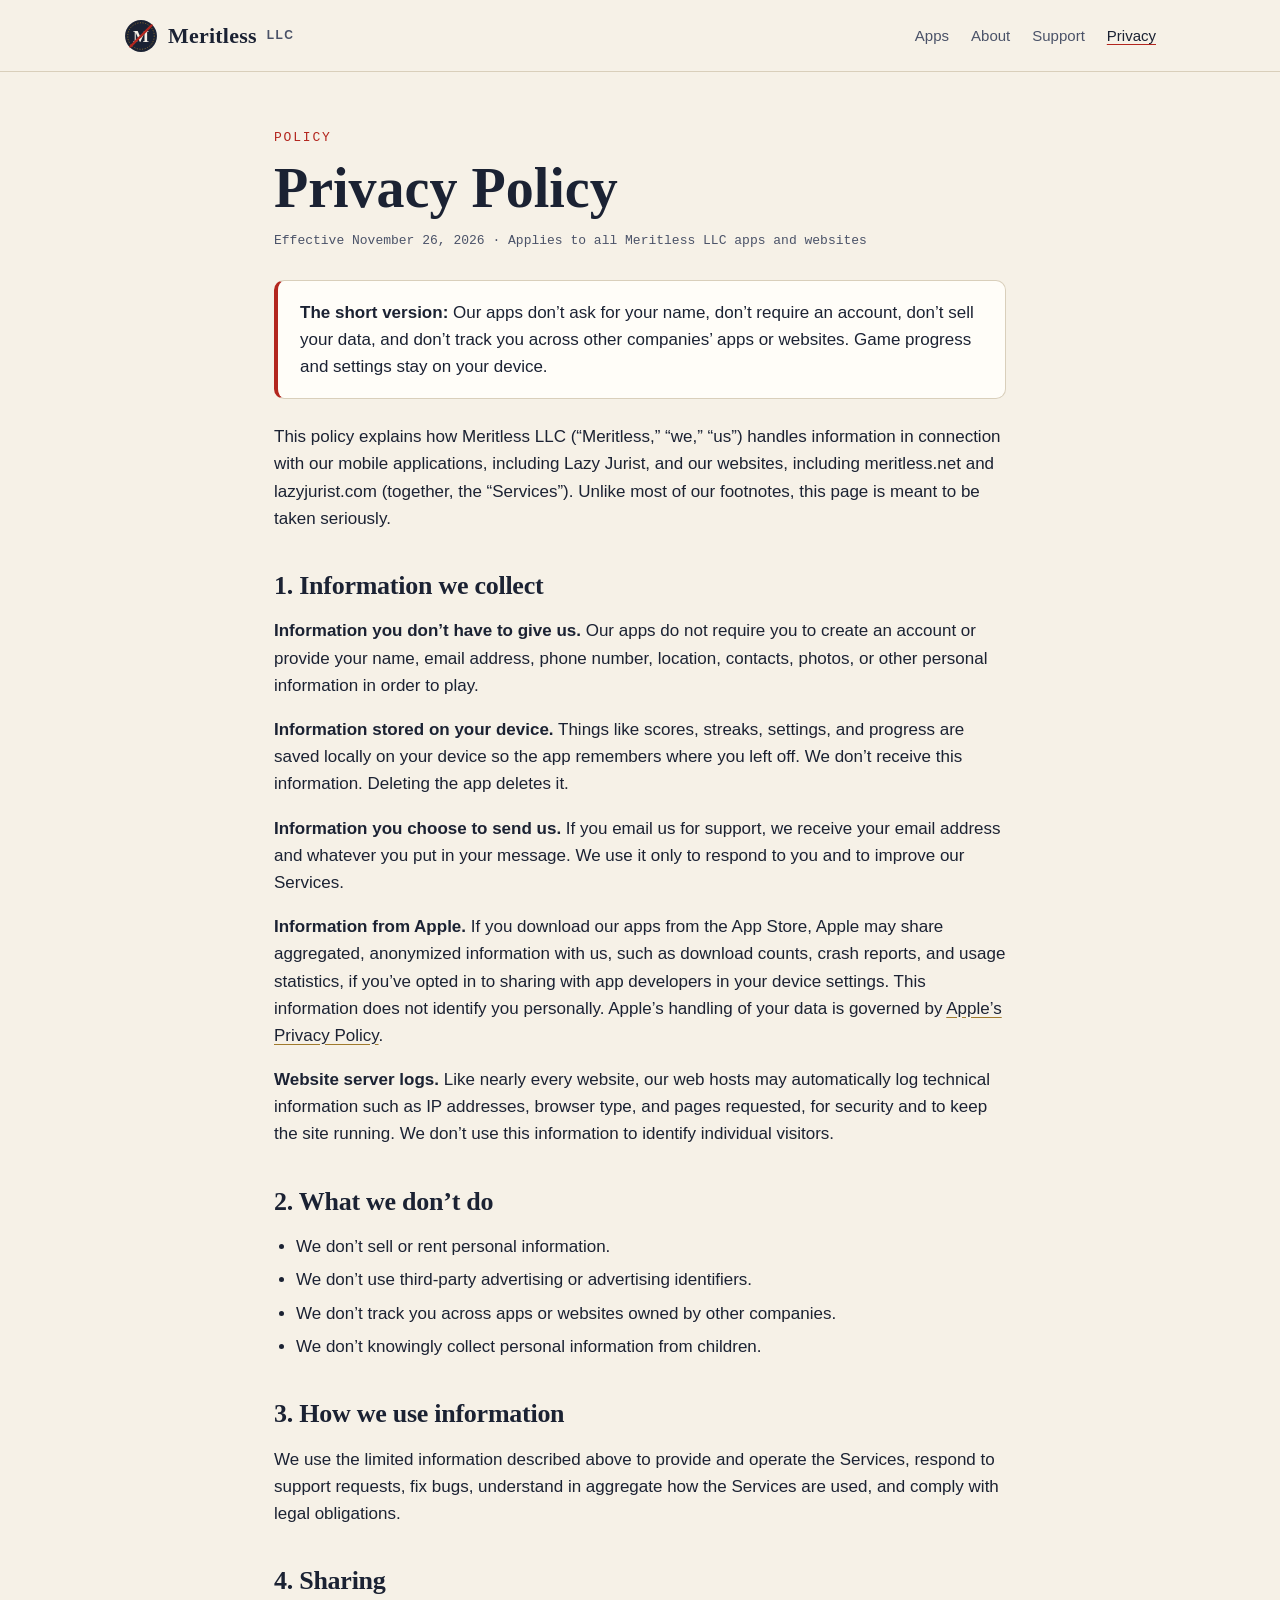
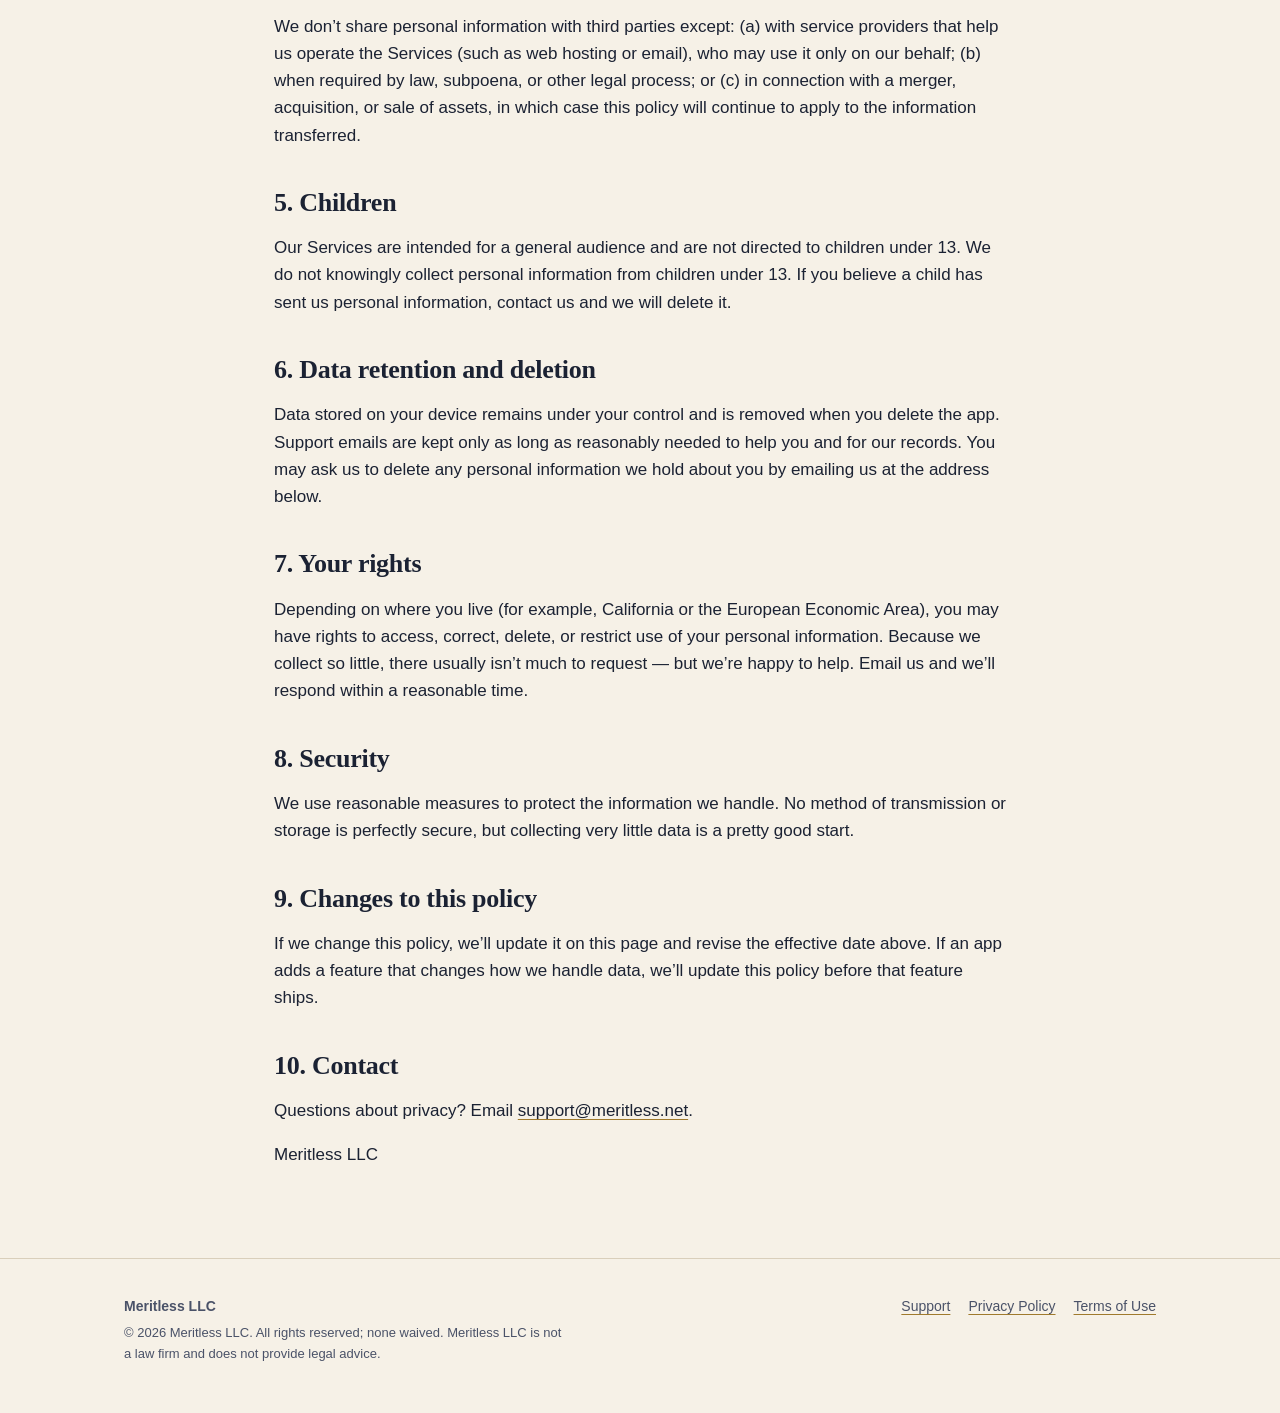
==== privacy.html @ 22e67dcd "Initial Meritless LLC website Home, support, privacy policy, and terms pages; GitHub Pages CNAME for" ====
<!doctype html>
<html lang="en">
<head>
  <meta charset="utf-8">
  <meta name="viewport" content="width=device-width, initial-scale=1">
  <title>Privacy Policy — Meritless LLC</title>
  <meta name="description" content="Privacy policy for Meritless LLC apps and websites, including Lazy Jurist.">
  <link rel="icon" href="favicon.svg" type="image/svg+xml">
  <link rel="stylesheet" href="styles.css">
</head>
<body>

<header class="site-header">
  <div class="wrap">
    <a class="brand" href="index.html" aria-label="Meritless LLC home">
      <img src="favicon.svg" alt="" width="34" height="34">
      Meritless <small>LLC</small>
    </a>
    <nav aria-label="Main">
      <ul>
        <li><a href="index.html#apps">Apps</a></li>
        <li><a href="index.html#about">About</a></li>
        <li><a href="support.html">Support</a></li>
        <li><a href="privacy.html" aria-current="page">Privacy</a></li>
      </ul>
    </nav>
  </div>
</header>

<main class="doc">
  <div class="wrap">
    <p class="eyebrow">Policy</p>
    <h1>Privacy Policy</h1>
    <p class="meta">Effective November 26, 2026 · Applies to all Meritless LLC apps and websites</p>

    <div class="plain">
      <p><strong>The short version:</strong> Our apps don’t ask for your name, don’t require an account, don’t sell your data, and don’t track you across other companies’ apps or websites. Game progress and settings stay on your device.</p>
    </div>

    <p>This policy explains how Meritless LLC (“Meritless,” “we,” “us”) handles information in connection with our mobile applications, including Lazy Jurist, and our websites, including meritless.net and lazyjurist.com (together, the “Services”). Unlike most of our footnotes, this page is meant to be taken seriously.</p>

    <h2>1. Information we collect</h2>
    <p><strong>Information you don’t have to give us.</strong> Our apps do not require you to create an account or provide your name, email address, phone number, location, contacts, photos, or other personal information in order to play.</p>
    <p><strong>Information stored on your device.</strong> Things like scores, streaks, settings, and progress are saved locally on your device so the app remembers where you left off. We don’t receive this information. Deleting the app deletes it.</p>
    <p><strong>Information you choose to send us.</strong> If you email us for support, we receive your email address and whatever you put in your message. We use it only to respond to you and to improve our Services.</p>
    <p><strong>Information from Apple.</strong> If you download our apps from the App Store, Apple may share aggregated, anonymized information with us, such as download counts, crash reports, and usage statistics, if you’ve opted in to sharing with app developers in your device settings. This information does not identify you personally. Apple’s handling of your data is governed by <a href="https://www.apple.com/legal/privacy/" rel="noopener">Apple’s Privacy Policy</a>.</p>
    <p><strong>Website server logs.</strong> Like nearly every website, our web hosts may automatically log technical information such as IP addresses, browser type, and pages requested, for security and to keep the site running. We don’t use this information to identify individual visitors.</p>

    <h2>2. What we don’t do</h2>
    <ul>
      <li>We don’t sell or rent personal information.</li>
      <li>We don’t use third-party advertising or advertising identifiers.</li>
      <li>We don’t track you across apps or websites owned by other companies.</li>
      <li>We don’t knowingly collect personal information from children.</li>
    </ul>

    <h2>3. How we use information</h2>
    <p>We use the limited information described above to provide and operate the Services, respond to support requests, fix bugs, understand in aggregate how the Services are used, and comply with legal obligations.</p>

    <h2>4. Sharing</h2>
    <p>We don’t share personal information with third parties except: (a) with service providers that help us operate the Services (such as web hosting or email), who may use it only on our behalf; (b) when required by law, subpoena, or other legal process; or (c) in connection with a merger, acquisition, or sale of assets, in which case this policy will continue to apply to the information transferred.</p>

    <h2>5. Children</h2>
    <p>Our Services are intended for a general audience and are not directed to children under 13. We do not knowingly collect personal information from children under 13. If you believe a child has sent us personal information, contact us and we will delete it.</p>

    <h2>6. Data retention and deletion</h2>
    <p>Data stored on your device remains under your control and is removed when you delete the app. Support emails are kept only as long as reasonably needed to help you and for our records. You may ask us to delete any personal information we hold about you by emailing us at the address below.</p>

    <h2>7. Your rights</h2>
    <p>Depending on where you live (for example, California or the European Economic Area), you may have rights to access, correct, delete, or restrict use of your personal information. Because we collect so little, there usually isn’t much to request — but we’re happy to help. Email us and we’ll respond within a reasonable time.</p>

    <h2>8. Security</h2>
    <p>We use reasonable measures to protect the information we handle. No method of transmission or storage is perfectly secure, but collecting very little data is a pretty good start.</p>

    <h2>9. Changes to this policy</h2>
    <p>If we change this policy, we’ll update it on this page and revise the effective date above. If an app adds a feature that changes how we handle data, we’ll update this policy before that feature ships.</p>

    <h2>10. Contact</h2>
    <p>Questions about privacy? Email <a href="mailto:support@meritless.net">support@meritless.net</a>.</p>
    <p>Meritless LLC</p>
  </div>
</main>

<footer class="site-footer">
  <div class="wrap">
    <div>
      <strong>Meritless LLC</strong>
      <p class="fine">© 2026 Meritless LLC. All rights reserved; none waived. Meritless LLC is not a law firm and does not provide legal advice.</p>
    </div>
    <ul>
      <li><a href="support.html">Support</a></li>
      <li><a href="privacy.html">Privacy Policy</a></li>
      <li><a href="terms.html">Terms of Use</a></li>
    </ul>
  </div>
</footer>

</body>
</html>
---- styles.css ----
/* Meritless LLC — styles. System fonts only (no third-party requests). */
:root {
  --paper: #f6f1e7;
  --paper-2: #efe7d6;
  --ink: #1b2233;
  --ink-soft: #4a5268;
  --rule: #d9cfbb;
  --red: #b3261e;
  --gold: #a07a2c;
  --serif: "Iowan Old Style", "Palatino Linotype", Palatino, Georgia, "Times New Roman", serif;
  --sans: -apple-system, BlinkMacSystemFont, "Segoe UI", Inter, Roboto, Helvetica, Arial, sans-serif;
  --mono: ui-monospace, "SF Mono", Menlo, Consolas, monospace;
  --wrap: 1080px;
}

* { box-sizing: border-box; }
html { -webkit-text-size-adjust: 100%; }
body {
  margin: 0;
  background: var(--paper);
  color: var(--ink);
  font-family: var(--sans);
  font-size: 17px;
  line-height: 1.6;
}
a { color: var(--ink); text-decoration-color: var(--gold); text-underline-offset: 3px; }
a:hover { color: var(--red); }
img, svg { max-width: 100%; }

.wrap { max-width: var(--wrap); margin: 0 auto; padding: 0 24px; }

/* ---------- Header ---------- */
.site-header { border-bottom: 1px solid var(--rule); }
.site-header .wrap {
  display: flex; align-items: center; justify-content: space-between;
  gap: 16px; padding-top: 18px; padding-bottom: 18px; flex-wrap: wrap;
}
.brand {
  display: flex; align-items: center; gap: 10px;
  font-family: var(--serif); font-size: 22px; font-weight: 700;
  text-decoration: none; letter-spacing: 0.01em;
}
.brand svg { width: 34px; height: 34px; }
.brand small { font-family: var(--sans); font-size: 12px; font-weight: 600; color: var(--ink-soft); letter-spacing: 0.12em; }
nav ul { list-style: none; margin: 0; padding: 0; display: flex; gap: 22px; flex-wrap: wrap; }
nav a { text-decoration: none; font-size: 15px; font-weight: 500; color: var(--ink-soft); }
nav a:hover, nav a[aria-current="page"] { color: var(--ink); text-decoration: underline; text-decoration-color: var(--red); }

/* ---------- Hero ---------- */
.hero { padding: 72px 0 56px; position: relative; overflow: hidden; }
.caption {
  font-family: var(--mono); font-size: 13px; letter-spacing: 0.08em; text-transform: uppercase;
  color: var(--ink-soft); display: flex; gap: 18px; flex-wrap: wrap; margin-bottom: 28px;
}
.caption span + span::before { content: "§"; margin-right: 18px; color: var(--gold); }
.hero h1 {
  font-family: var(--serif); font-weight: 700;
  font-size: clamp(44px, 8vw, 92px); line-height: 1.02; letter-spacing: -0.02em;
  margin: 0 0 24px; max-width: 13ch;
}
.hero h1 sup { font-size: 0.45em; color: var(--red); vertical-align: super; }
.hero .lede { font-size: 20px; max-width: 34em; color: var(--ink-soft); margin: 0 0 32px; }
.footnote { font-size: 14px; color: var(--ink-soft); font-style: italic; max-width: 40em; }
.footnote b { color: var(--red); font-style: normal; }

.stamp {
  position: absolute; right: 4%; top: 64px;
  border: 4px solid var(--red); color: var(--red);
  font-family: var(--mono); font-weight: 800; font-size: 28px; letter-spacing: 0.14em;
  padding: 8px 18px; border-radius: 6px; transform: rotate(-12deg);
  opacity: 0.82; mix-blend-mode: multiply; user-select: none; text-align: center; line-height: 1.15;
}
.stamp small { display: block; font-size: 11px; letter-spacing: 0.2em; font-weight: 600; }
@media (max-width: 820px) { .stamp { position: static; display: inline-block; margin-bottom: 24px; font-size: 20px; } }

.btn {
  display: inline-block; padding: 12px 22px; border-radius: 999px;
  background: var(--ink); color: var(--paper); text-decoration: none; font-weight: 600; font-size: 15px;
  border: 2px solid var(--ink); transition: transform .12s ease, background .12s ease;
}
.btn:hover { background: var(--red); border-color: var(--red); color: #fff; transform: translateY(-1px); }
.btn.ghost { background: transparent; color: var(--ink); }
.btn.ghost:hover { background: var(--ink); color: var(--paper); border-color: var(--ink); }
.actions { display: flex; gap: 12px; flex-wrap: wrap; margin-bottom: 28px; }

/* ---------- Sections ---------- */
section { padding: 64px 0; border-top: 1px solid var(--rule); }
.eyebrow { font-family: var(--mono); font-size: 13px; letter-spacing: 0.14em; text-transform: uppercase; color: var(--red); margin: 0 0 10px; }
h2 { font-family: var(--serif); font-size: clamp(30px, 4.4vw, 44px); line-height: 1.1; margin: 0 0 18px; letter-spacing: -0.01em; }
h3 { font-family: var(--serif); font-size: 24px; margin: 0 0 8px; }

/* Exhibit card */
.exhibit {
  display: grid; grid-template-columns: 1.1fr 0.9fr; gap: 40px; align-items: center;
  background: #fffdf8; border: 1px solid var(--rule); border-radius: 18px; padding: 40px;
  box-shadow: 0 1px 0 var(--rule), 0 24px 48px -32px rgba(27,34,51,.35);
}
@media (max-width: 820px) { .exhibit { grid-template-columns: 1fr; padding: 28px; } }
.tag {
  display: inline-block; font-family: var(--mono); font-size: 12px; letter-spacing: 0.1em; text-transform: uppercase;
  background: var(--paper-2); border: 1px solid var(--rule); border-radius: 4px; padding: 3px 8px; margin: 0 6px 6px 0;
}
.tag.status { background: var(--ink); color: var(--paper); border-color: var(--ink); }

/* Mock motion card */
.motion-demo { position: relative; height: 300px; display: grid; place-items: center; }
.motion-card {
  width: 230px; height: 290px; border-radius: 16px; background: var(--ink); color: var(--paper);
  padding: 22px; display: flex; flex-direction: column; justify-content: space-between;
  box-shadow: 0 20px 40px -18px rgba(27,34,51,.6);
  animation: sway 5s ease-in-out infinite;
}
.motion-card.back { position: absolute; background: var(--paper-2); color: var(--ink); transform: rotate(6deg); animation: none; box-shadow: none; border: 1px solid var(--rule); }
.motion-card .k { font-family: var(--mono); font-size: 11px; letter-spacing: .14em; color: #c9b98f; }
.motion-card .q { font-family: var(--serif); font-size: 19px; line-height: 1.3; }
.motion-card .row { display: flex; justify-content: space-between; font-family: var(--mono); font-size: 12px; font-weight: 700; letter-spacing: .1em; }
.motion-card .deny { color: #ff8a80; } .motion-card .grant { color: #9ee6a8; }
@keyframes sway { 0%,100% { transform: rotate(-3deg) translateX(-6px); } 50% { transform: rotate(3deg) translateX(6px); } }
@media (prefers-reduced-motion: reduce) { .motion-card { animation: none; } }

/* Findings of fact */
.findings { counter-reset: f; list-style: none; padding: 0; margin: 24px 0 0; display: grid; gap: 18px; grid-template-columns: repeat(auto-fit, minmax(260px, 1fr)); }
.findings li { counter-increment: f; border-left: 3px solid var(--gold); padding: 4px 0 4px 18px; }
.findings li::before { content: "¶ " counter(f); display: block; font-family: var(--mono); font-size: 13px; color: var(--gold); margin-bottom: 4px; }
.findings strong { font-family: var(--serif); font-size: 19px; display: block; margin-bottom: 2px; }

/* Docket */
.docket { width: 100%; border-collapse: collapse; margin-top: 20px; font-size: 16px; }
.docket th, .docket td { text-align: left; padding: 14px 12px; border-bottom: 1px solid var(--rule); vertical-align: top; }
.docket th { font-family: var(--mono); font-size: 12px; letter-spacing: .12em; text-transform: uppercase; color: var(--ink-soft); font-weight: 600; }
.docket td:first-child { font-family: var(--mono); color: var(--ink-soft); white-space: nowrap; }
.ruling { font-family: var(--mono); font-weight: 700; font-size: 13px; letter-spacing: .08em; }
.ruling.granted { color: #2e7d32; } .ruling.pending { color: var(--gold); } .ruling.denied { color: var(--red); }
@media (max-width: 600px) { .docket td:first-child, .docket th:first-child { display: none; } }

/* Contact strip */
.bench { background: var(--ink); color: var(--paper); border-top: none; }
.bench h2 { color: var(--paper); }
.bench p { color: #c8cbd6; max-width: 40em; }
.bench a { color: var(--paper); }
.bench .btn { background: var(--paper); color: var(--ink); border-color: var(--paper); }
.bench .btn:hover { background: var(--red); border-color: var(--red); color: #fff; }

/* ---------- Legal / text pages ---------- */
.doc { padding: 56px 0 72px; }
.doc .wrap { max-width: 780px; }
.doc h1 { font-family: var(--serif); font-size: clamp(36px, 6vw, 56px); line-height: 1.05; margin: 0 0 8px; }
.doc h2 { font-size: 26px; margin: 40px 0 10px; }
.doc .meta { font-family: var(--mono); font-size: 13px; color: var(--ink-soft); margin-bottom: 28px; }
.doc .plain {
  background: #fffdf8; border: 1px solid var(--rule); border-left: 4px solid var(--red);
  border-radius: 10px; padding: 18px 22px; margin: 24px 0;
}
.doc .plain p { margin: 0; }
.doc ul { padding-left: 22px; }
.doc li { margin-bottom: 6px; }
.faq details { border-bottom: 1px solid var(--rule); padding: 14px 0; }
.faq summary { cursor: pointer; font-weight: 600; font-family: var(--serif); font-size: 19px; }
.faq details p { margin: 10px 0 0; color: var(--ink-soft); }
.contact-card { background: var(--ink); color: var(--paper); border-radius: 16px; padding: 28px 30px; margin: 24px 0 8px; }
.contact-card a { color: var(--paper); font-size: 22px; font-family: var(--serif); }
.contact-card p { margin: 6px 0; color: #c8cbd6; }

/* ---------- Footer ---------- */
.site-footer { border-top: 1px solid var(--rule); padding: 36px 0 48px; font-size: 14px; color: var(--ink-soft); }
.site-footer .wrap { display: flex; justify-content: space-between; gap: 24px; flex-wrap: wrap; }
.site-footer ul { list-style: none; padding: 0; margin: 0; display: flex; gap: 18px; flex-wrap: wrap; }
.site-footer a { color: var(--ink-soft); }
.site-footer .fine { max-width: 34em; margin: 6px 0 0; font-size: 13px; }

:focus-visible { outline: 3px solid var(--gold); outline-offset: 3px; }
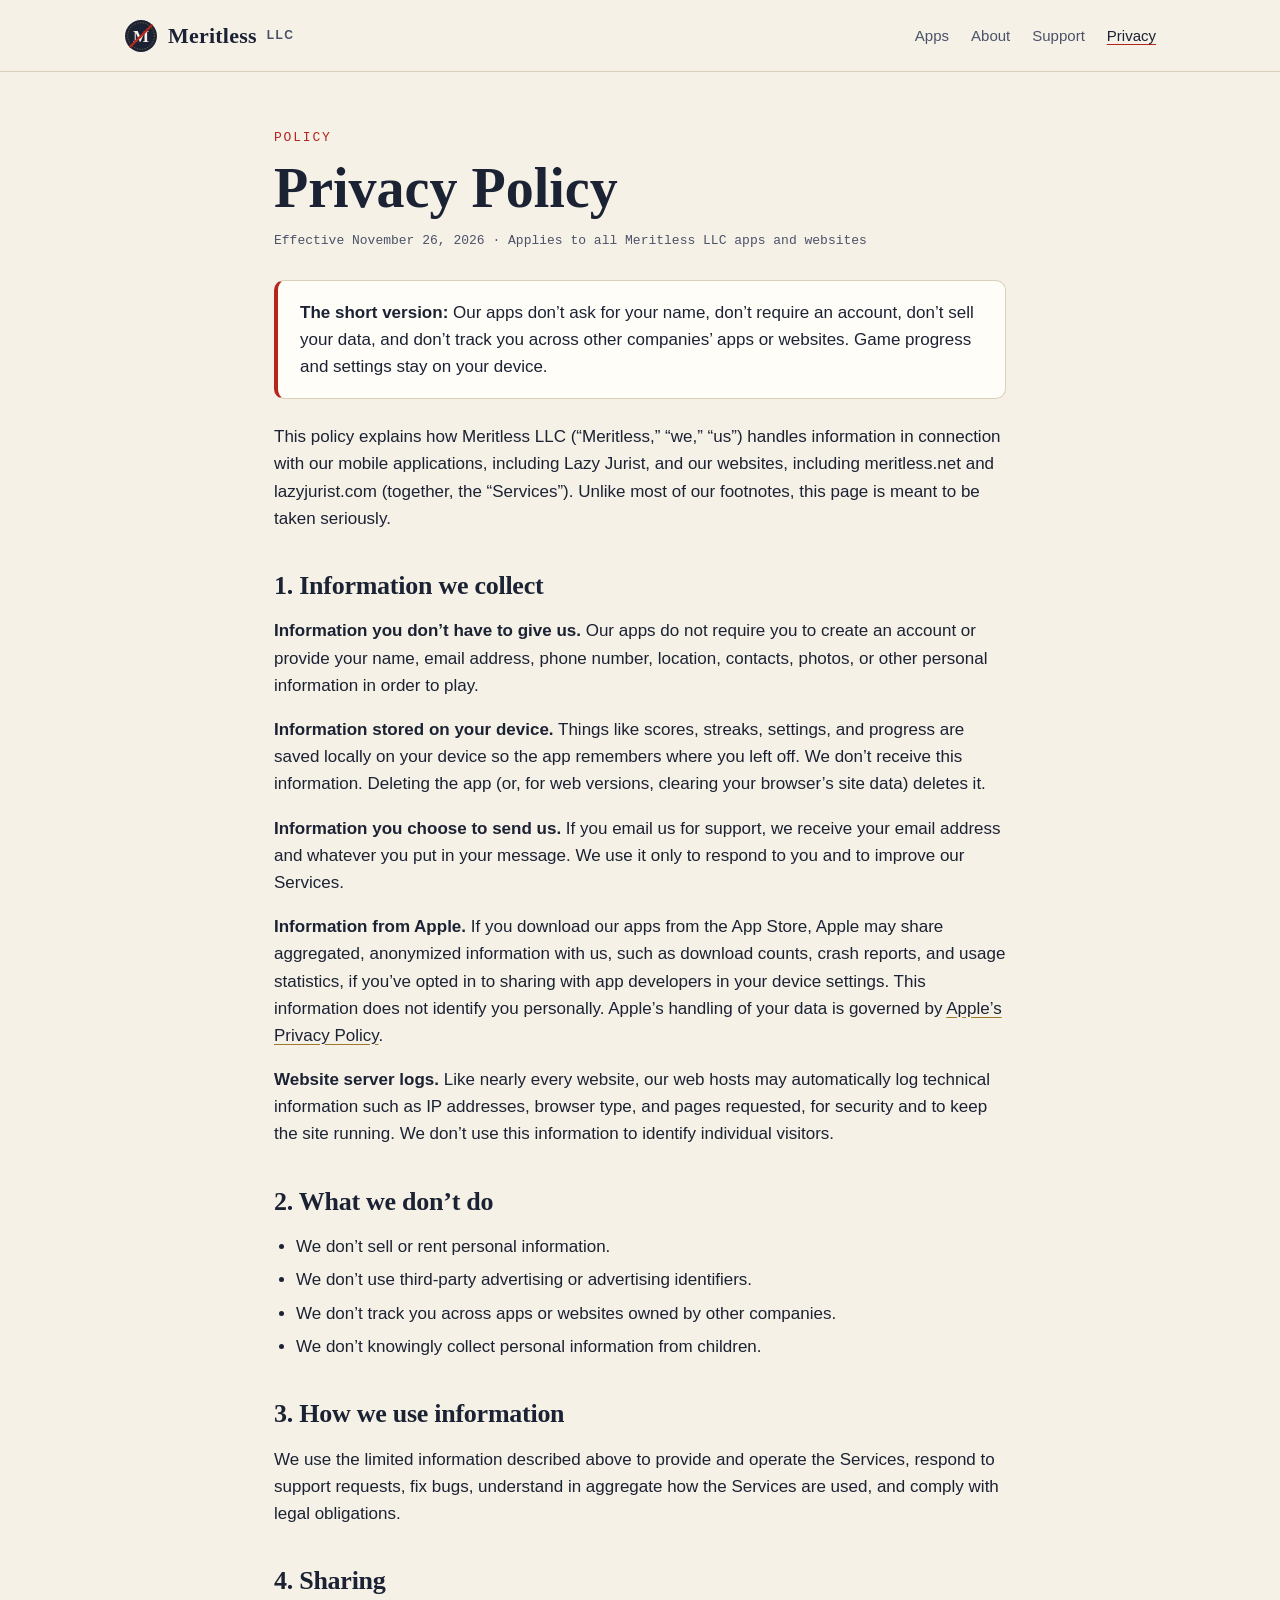
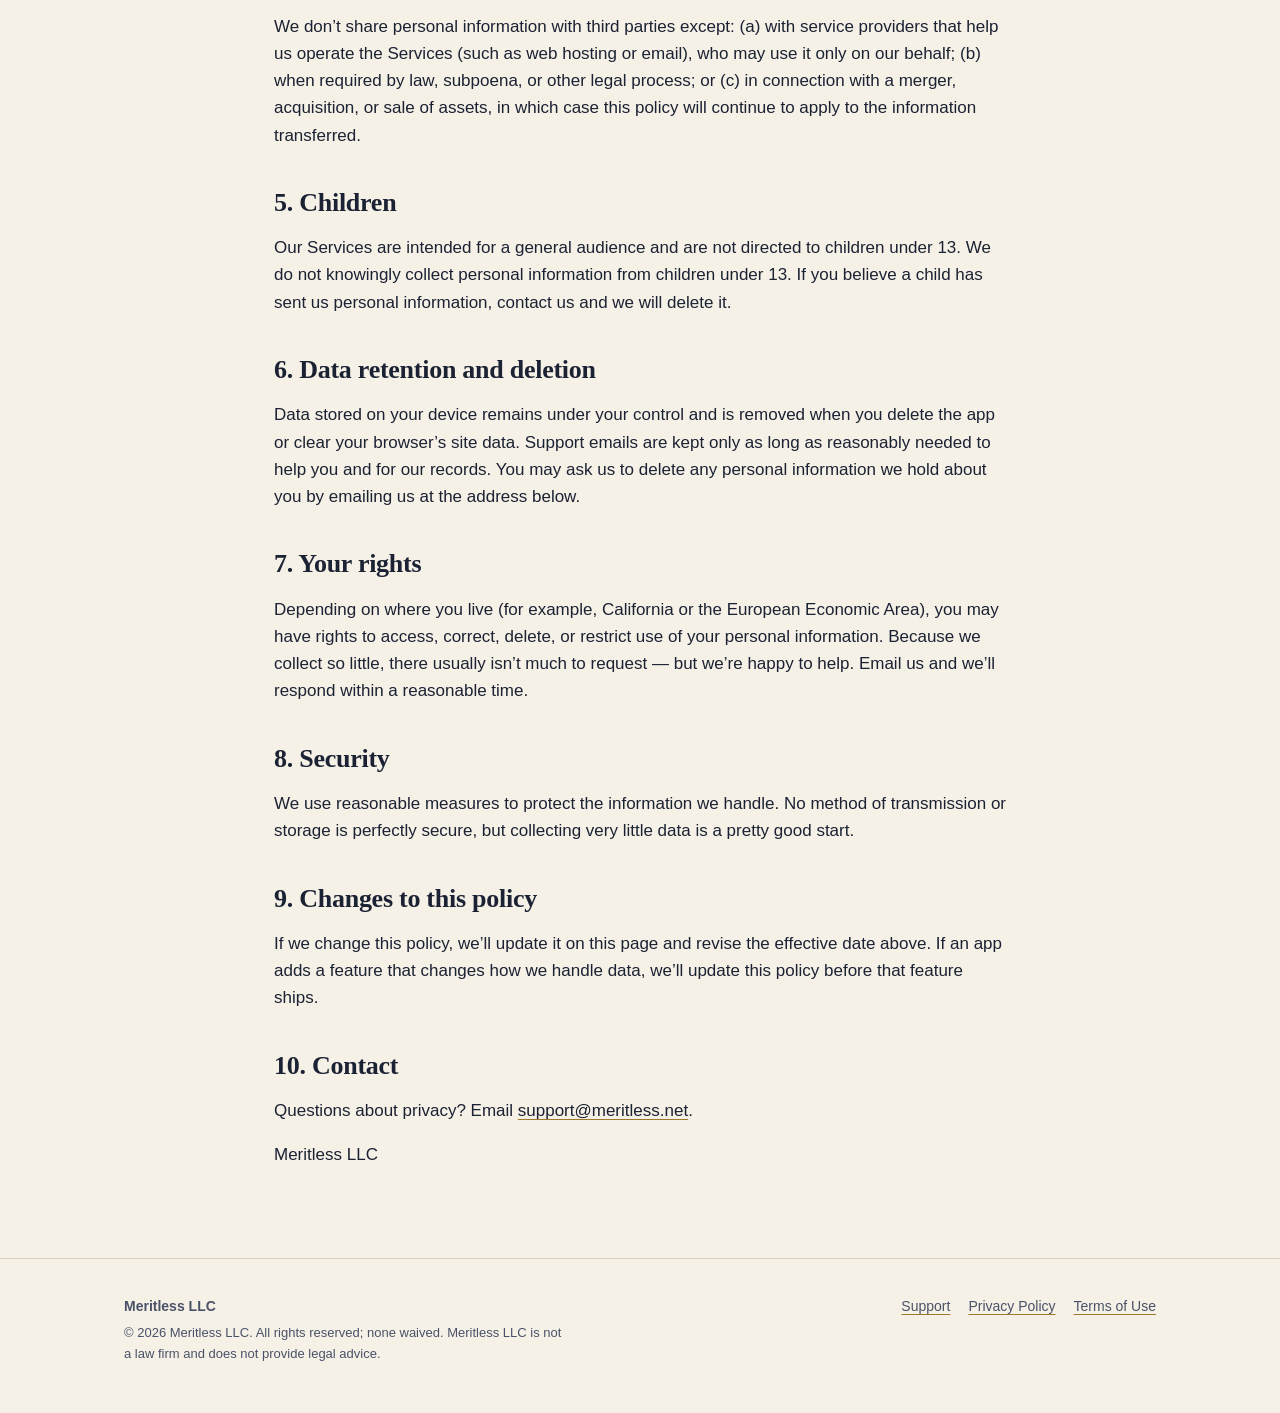
==== commit 49b62265: "Fix hero stamp overlap, text contrast, and web-version copy; add 404 page - Anchor the OVERRULED sta" ====
--- a/privacy.html
+++ b/privacy.html
@@ -41,7 +41,7 @@
 
     <h2>1. Information we collect</h2>
     <p><strong>Information you don’t have to give us.</strong> Our apps do not require you to create an account or provide your name, email address, phone number, location, contacts, photos, or other personal information in order to play.</p>
-    <p><strong>Information stored on your device.</strong> Things like scores, streaks, settings, and progress are saved locally on your device so the app remembers where you left off. We don’t receive this information. Deleting the app deletes it.</p>
+    <p><strong>Information stored on your device.</strong> Things like scores, streaks, settings, and progress are saved locally on your device so the app remembers where you left off. We don’t receive this information. Deleting the app (or, for web versions, clearing your browser’s site data) deletes it.</p>
     <p><strong>Information you choose to send us.</strong> If you email us for support, we receive your email address and whatever you put in your message. We use it only to respond to you and to improve our Services.</p>
     <p><strong>Information from Apple.</strong> If you download our apps from the App Store, Apple may share aggregated, anonymized information with us, such as download counts, crash reports, and usage statistics, if you’ve opted in to sharing with app developers in your device settings. This information does not identify you personally. Apple’s handling of your data is governed by <a href="https://www.apple.com/legal/privacy/" rel="noopener">Apple’s Privacy Policy</a>.</p>
     <p><strong>Website server logs.</strong> Like nearly every website, our web hosts may automatically log technical information such as IP addresses, browser type, and pages requested, for security and to keep the site running. We don’t use this information to identify individual visitors.</p>
@@ -64,7 +64,7 @@
     <p>Our Services are intended for a general audience and are not directed to children under 13. We do not knowingly collect personal information from children under 13. If you believe a child has sent us personal information, contact us and we will delete it.</p>
 
     <h2>6. Data retention and deletion</h2>
-    <p>Data stored on your device remains under your control and is removed when you delete the app. Support emails are kept only as long as reasonably needed to help you and for our records. You may ask us to delete any personal information we hold about you by emailing us at the address below.</p>
+    <p>Data stored on your device remains under your control and is removed when you delete the app or clear your browser’s site data. Support emails are kept only as long as reasonably needed to help you and for our records. You may ask us to delete any personal information we hold about you by emailing us at the address below.</p>
 
     <h2>7. Your rights</h2>
     <p>Depending on where you live (for example, California or the European Economic Area), you may have rights to access, correct, delete, or restrict use of your personal information. Because we collect so little, there usually isn’t much to request — but we’re happy to help. Email us and we’ll respond within a reasonable time.</p>
--- a/styles.css
+++ b/styles.css
@@ -6,7 +6,8 @@
   --ink-soft: #4a5268;
   --rule: #d9cfbb;
   --red: #b3261e;
-  --gold: #a07a2c;
+  --gold: #a07a2c;       /* decorative: borders, rules, underlines */
+  --gold-text: #8a6420;  /* gold for text — passes WCAG AA on --paper */
   --serif: "Iowan Old Style", "Palatino Linotype", Palatino, Georgia, "Times New Roman", serif;
   --sans: -apple-system, BlinkMacSystemFont, "Segoe UI", Inter, Roboto, Helvetica, Arial, sans-serif;
   --mono: ui-monospace, "SF Mono", Menlo, Consolas, monospace;
@@ -40,19 +41,20 @@
   font-family: var(--serif); font-size: 22px; font-weight: 700;
   text-decoration: none; letter-spacing: 0.01em;
 }
-.brand svg { width: 34px; height: 34px; }
+.brand img { width: 34px; height: 34px; }
 .brand small { font-family: var(--sans); font-size: 12px; font-weight: 600; color: var(--ink-soft); letter-spacing: 0.12em; }
 nav ul { list-style: none; margin: 0; padding: 0; display: flex; gap: 22px; flex-wrap: wrap; }
 nav a { text-decoration: none; font-size: 15px; font-weight: 500; color: var(--ink-soft); }
 nav a:hover, nav a[aria-current="page"] { color: var(--ink); text-decoration: underline; text-decoration-color: var(--red); }
 
 /* ---------- Hero ---------- */
-.hero { padding: 72px 0 56px; position: relative; overflow: hidden; }
+.hero { padding: 72px 0 56px; overflow: hidden; }
+.hero .wrap { position: relative; }
 .caption {
   font-family: var(--mono); font-size: 13px; letter-spacing: 0.08em; text-transform: uppercase;
   color: var(--ink-soft); display: flex; gap: 18px; flex-wrap: wrap; margin-bottom: 28px;
 }
-.caption span + span::before { content: "§"; margin-right: 18px; color: var(--gold); }
+.caption span + span::before { content: "§"; margin-right: 18px; color: var(--gold-text); }
 .hero h1 {
   font-family: var(--serif); font-weight: 700;
   font-size: clamp(44px, 8vw, 92px); line-height: 1.02; letter-spacing: -0.02em;
@@ -64,14 +66,14 @@
 .footnote b { color: var(--red); font-style: normal; }
 
 .stamp {
-  position: absolute; right: 4%; top: 64px;
+  position: absolute; right: 24px; top: -8px;
   border: 4px solid var(--red); color: var(--red);
   font-family: var(--mono); font-weight: 800; font-size: 28px; letter-spacing: 0.14em;
   padding: 8px 18px; border-radius: 6px; transform: rotate(-12deg);
   opacity: 0.82; mix-blend-mode: multiply; user-select: none; text-align: center; line-height: 1.15;
 }
 .stamp small { display: block; font-size: 11px; letter-spacing: 0.2em; font-weight: 600; }
-@media (max-width: 820px) { .stamp { position: static; display: inline-block; margin-bottom: 24px; font-size: 20px; } }
+@media (max-width: 980px) { .stamp { position: static; display: inline-block; margin-bottom: 24px; font-size: 20px; } }
 
 .btn {
   display: inline-block; padding: 12px 22px; border-radius: 999px;
@@ -116,12 +118,12 @@
 .motion-card .row { display: flex; justify-content: space-between; font-family: var(--mono); font-size: 12px; font-weight: 700; letter-spacing: .1em; }
 .motion-card .deny { color: #ff8a80; } .motion-card .grant { color: #9ee6a8; }
 @keyframes sway { 0%,100% { transform: rotate(-3deg) translateX(-6px); } 50% { transform: rotate(3deg) translateX(6px); } }
-@media (prefers-reduced-motion: reduce) { .motion-card { animation: none; } }
+@media (prefers-reduced-motion: reduce) { .motion-card { animation: none; } .btn, .btn:hover { transition: none; transform: none; } }
 
 /* Findings of fact */
 .findings { counter-reset: f; list-style: none; padding: 0; margin: 24px 0 0; display: grid; gap: 18px; grid-template-columns: repeat(auto-fit, minmax(260px, 1fr)); }
 .findings li { counter-increment: f; border-left: 3px solid var(--gold); padding: 4px 0 4px 18px; }
-.findings li::before { content: "¶ " counter(f); display: block; font-family: var(--mono); font-size: 13px; color: var(--gold); margin-bottom: 4px; }
+.findings li::before { content: "¶ " counter(f); display: block; font-family: var(--mono); font-size: 13px; color: var(--gold-text); margin-bottom: 4px; }
 .findings strong { font-family: var(--serif); font-size: 19px; display: block; margin-bottom: 2px; }
 
 /* Docket */
@@ -130,7 +132,7 @@
 .docket th { font-family: var(--mono); font-size: 12px; letter-spacing: .12em; text-transform: uppercase; color: var(--ink-soft); font-weight: 600; }
 .docket td:first-child { font-family: var(--mono); color: var(--ink-soft); white-space: nowrap; }
 .ruling { font-family: var(--mono); font-weight: 700; font-size: 13px; letter-spacing: .08em; }
-.ruling.granted { color: #2e7d32; } .ruling.pending { color: var(--gold); } .ruling.denied { color: var(--red); }
+.ruling.granted { color: #2e7d32; } .ruling.pending { color: var(--gold-text); } .ruling.denied { color: var(--red); }
 @media (max-width: 600px) { .docket td:first-child, .docket th:first-child { display: none; } }
 
 /* Contact strip */
